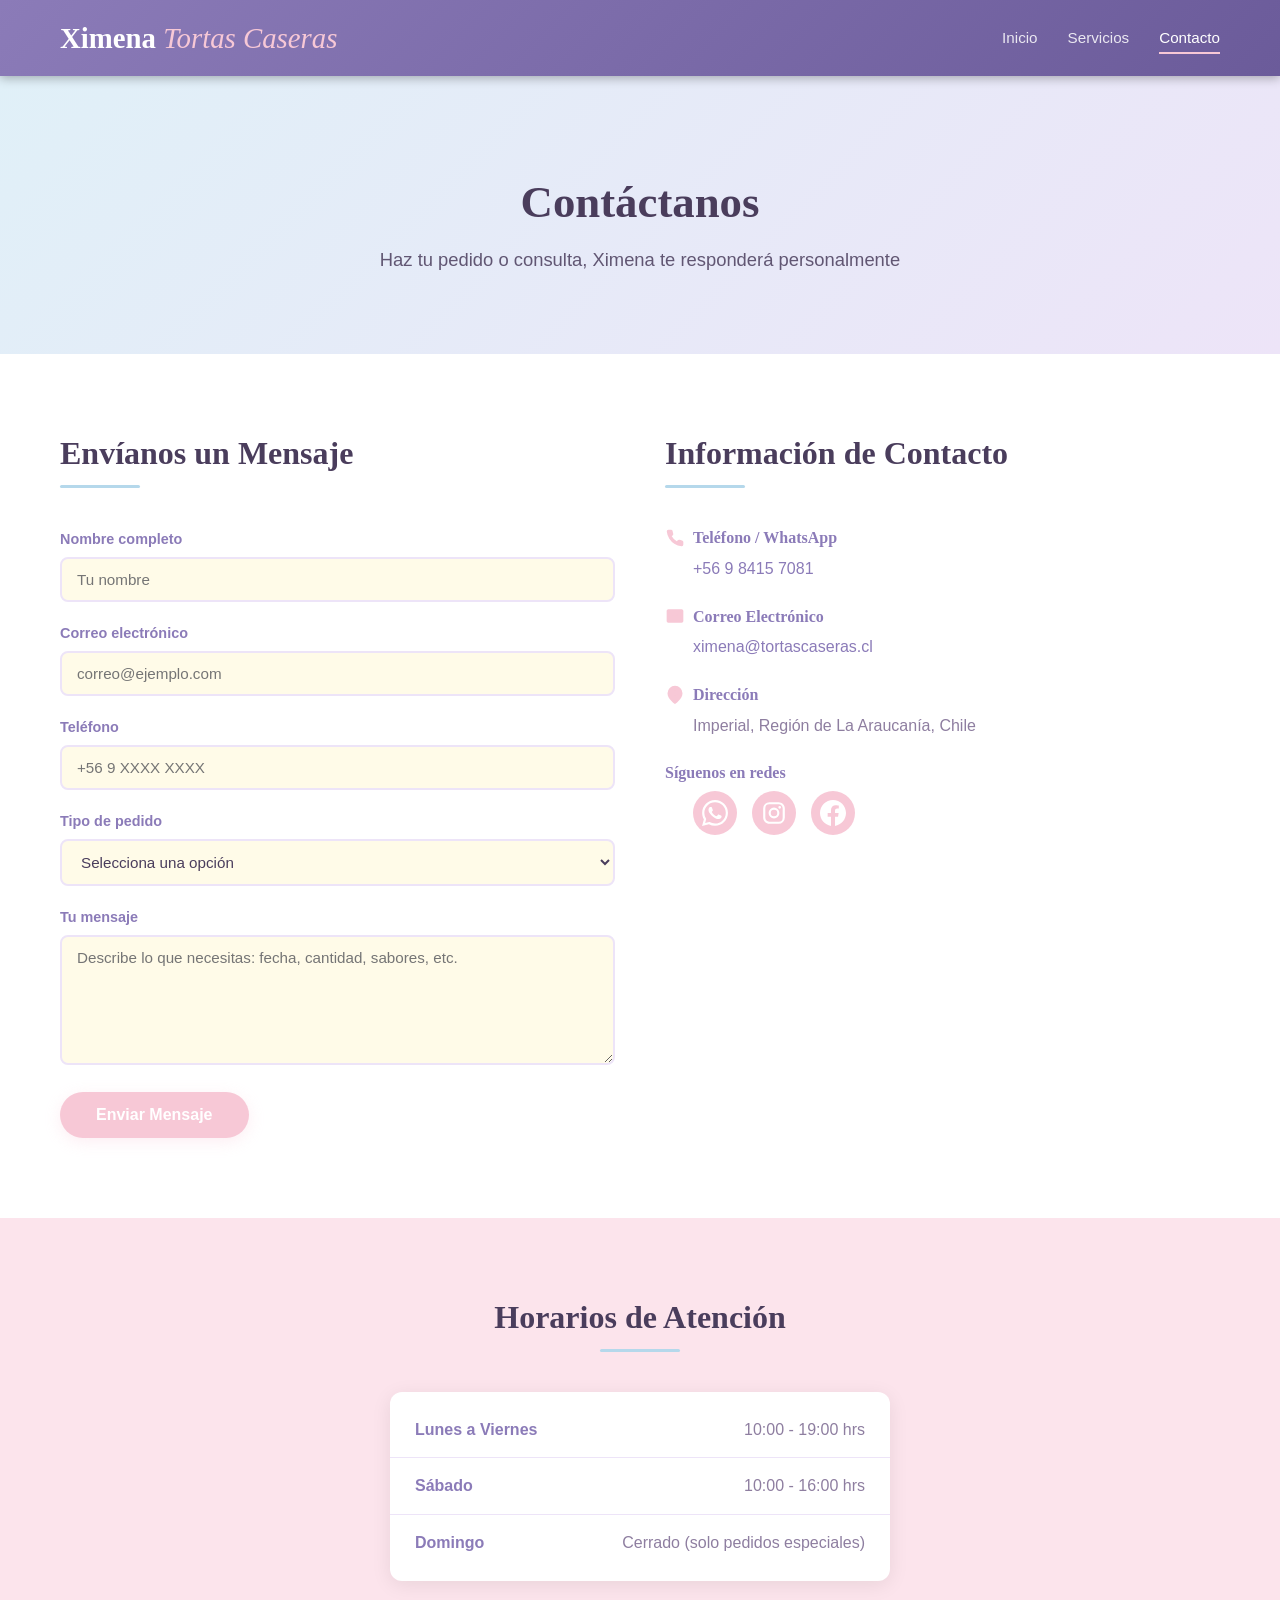
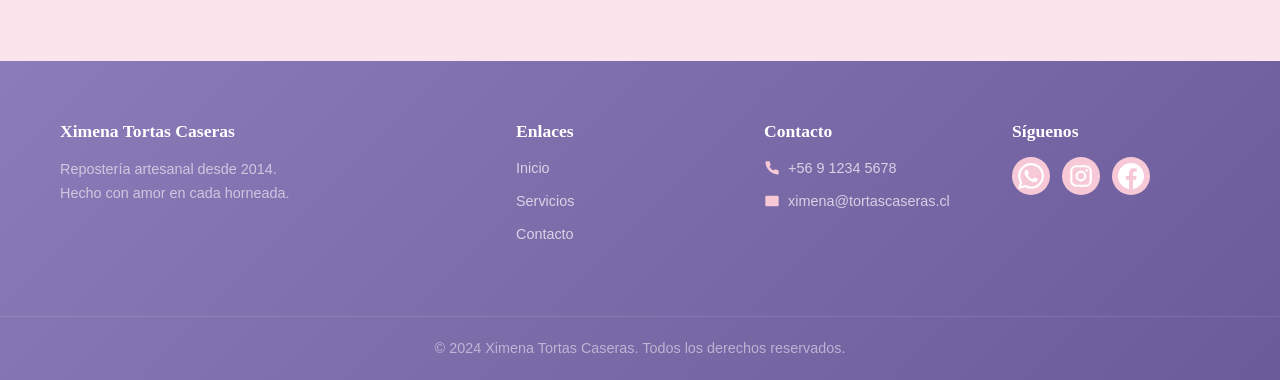
==== contacto.html @ b2a4b8de "inicial" ====
<!DOCTYPE html>
<html lang="es">
<head>
    <meta charset="UTF-8">
    <meta name="viewport" content="width=device-width, initial-scale=1.0">
    <meta name="description" content="Contacta con Ximena Tortas Caseras. Haz tu pedido de tortas artesanales en Imperial y Carahue.">
    <title>Ximena Tortas Caseras | Contacto</title>
    <link rel="stylesheet" href="css/style.css">
</head>
<body>
    <header>
        <div class="header-container">
            <a href="index.html" class="logo">Ximena <span>Tortas Caseras</span></a>
            <button class="menu-toggle" aria-label="Abrir menú">
                <span></span><span></span><span></span>
            </button>
            <nav>
                <ul class="nav-menu">
                    <li><a href="index.html">Inicio</a></li>
                    <li><a href="servicios.html">Servicios</a></li>
                    <li><a href="contacto.html" class="active">Contacto</a></li>
                </ul>
            </nav>
        </div>
    </header>

    <main>
        <section class="page-hero">
            <div class="container">
                <h1>Contáctanos</h1>
                <p>Haz tu pedido o consulta, Ximena te responderá personalmente</p>
            </div>
        </section>

        <section class="contacto-grid-section">
            <div class="container contacto-grid">
                <div class="contacto-formulario">
                    <h2>Envíanos un Mensaje</h2>
                    <form action="#" method="POST">
                        <div class="form-group">
                            <label for="nombre">Nombre completo</label>
                            <input type="text" id="nombre" name="nombre" required placeholder="Tu nombre">
                        </div>
                        <div class="form-group">
                            <label for="email">Correo electrónico</label>
                            <input type="email" id="email" name="email" required placeholder="correo@ejemplo.com">
                        </div>
                        <div class="form-group">
                            <label for="telefono">Teléfono</label>
                            <input type="tel" id="telefono" name="telefono" placeholder="+56 9 XXXX XXXX">
                        </div>
                        <div class="form-group">
                            <label for="tipo-pedido">Tipo de pedido</label>
                            <select id="tipo-pedido" name="tipo-pedido">
                                <option value="">Selecciona una opción</option>
                                <option value="torta">Torta</option>
                                <option value="cupcakes">Cupcakes</option>
                                <option value="alfajores">Alfajores</option>
                                <option value="kuchen">Kuchen</option>
                                <option value="galletas">Galletas</option>
                                <option value="postre">Postre variado</option>
                                <option value="otro">Otro</option>
                            </select>
                        </div>
                        <div class="form-group">
                            <label for="mensaje">Tu mensaje</label>
                            <textarea id="mensaje" name="mensaje" rows="6" required placeholder="Describe lo que necesitas: fecha, cantidad, sabores, etc."></textarea>
                        </div>
                        <button type="submit" class="btn">Enviar Mensaje</button>
                    </form>
                </div>
                <div class="contacto-info">
                    <h2>Información de Contacto</h2>
                    <div class="info-bloque">
                        <h3>
                            <svg viewBox="0 0 24 24" width="20" height="20" fill="currentColor"><path d="M22 16.92v3a2 2 0 01-2.18 2 19.79 19.79 0 01-8.63-3.07 19.5 19.5 0 01-6-6 19.79 19.79 0 01-3.07-8.67A2 2 0 014.11 2h3a2 2 0 012 1.72 12.84 12.84 0 00.7 2.81 2 2 0 01-.45 2.11L8.09 9.91a16 16 0 006 6l1.27-1.27a2 2 0 012.11-.45 12.84 12.84 0 002.81.7A2 2 0 0122 16.92z"/></svg>
                            Teléfono / WhatsApp
                        </h3>
                        <p><a href="tel:+56984157081">+56 9 8415 7081</a></p>
                    </div>
                    <div class="info-bloque">
                        <h3>
                            <svg viewBox="0 0 24 24" width="20" height="20" fill="currentColor"><path d="M4 4h16c1.1 0 2 .9 2 2v12c0 1.1-.9 2-2 2H4c-1.1 0-2-.9-2-2V6c0-1.1.9-2 2-2z"/><polyline points="22,6 12,13 2,6"/></svg>
                            Correo Electrónico
                        </h3>
                        <p><a href="mailto:ximena@tortascaseras.cl">ximena@tortascaseras.cl</a></p>
                    </div>
                    <div class="info-bloque">
                        <h3>
                            <svg viewBox="0 0 24 24" width="20" height="20" fill="currentColor"><path d="M21 10c0 7-9 13-9 13s-9-6-9-13a9 9 0 0118 0z"/><circle cx="12" cy="10" r="3"/></svg>
                            Dirección
                        </h3>
                        <p>Imperial, Región de La Araucanía, Chile</p>
                    </div>
                    <div class="info-bloque redes-bloque">
                        <h3>Síguenos en redes</h3>
                        <ul class="redes-lista">
                            <li><a href="https://wa.me/+56984157081" target="_blank" rel="noopener noreferrer" aria-label="WhatsApp">
                                <svg viewBox="0 0 24 24" width="26" height="26" fill="currentColor"><path d="M17.472 14.382c-.297-.149-1.758-.867-2.03-.967-.273-.099-.471-.148-.67.15-.197.297-.767.966-.94 1.164-.173.199-.347.223-.644.075-.297-.15-1.255-.463-2.39-1.475-.883-.788-1.48-1.761-1.653-2.059-.173-.297-.018-.458.13-.606.134-.133.298-.347.446-.52.149-.174.198-.298.298-.497.099-.198.05-.371-.025-.52-.075-.149-.669-1.612-.916-2.207-.242-.579-.487-.5-.669-.51-.173-.008-.371-.01-.57-.01-.198 0-.52.074-.792.372-.272.297-1.04 1.016-1.04 2.479 0 1.462 1.065 2.875 1.213 3.074.149.198 2.096 3.2 5.077 4.487.709.306 1.262.489 1.694.625.712.227 1.36.195 1.871.118.571-.085 1.758-.719 2.006-1.413.248-.694.248-1.289.173-1.413-.074-.124-.272-.198-.57-.347m-5.421 7.403h-.004a9.87 9.87 0 01-5.031-1.378l-.361-.214-3.741.982.998-3.648-.235-.374a9.86 9.86 0 01-1.51-5.26c.001-5.45 4.436-9.884 9.888-9.884 2.64 0 5.122 1.03 6.988 2.898a9.825 9.825 0 012.893 6.994c-.003 5.45-4.437 9.884-9.885 9.884m8.413-18.297A11.815 11.815 0 0012.05 0C5.495 0 .16 5.335.157 11.892c0 2.096.547 4.142 1.588 5.945L.057 24l6.305-1.654a11.882 11.882 0 005.683 1.448h.005c6.554 0 11.89-5.335 11.893-11.893a11.821 11.821 0 00-3.48-8.413z"/></svg>
                            </a></li>
                            <li><a href="https://www.instagram.com" target="_blank" rel="noopener noreferrer" aria-label="Instagram">
                                <svg viewBox="0 0 24 24" width="26" height="26" fill="currentColor"><path d="M7.8 2h8.4C19.4 2 22 4.6 22 7.8v8.4a5.8 5.8 0 01-5.8 5.8H7.8C4.6 22 2 19.4 2 16.2V7.8A5.8 5.8 0 017.8 2m-.2 2A3.6 3.6 0 004 7.6v8.8C4 18.39 5.61 20 7.6 20h8.8a3.6 3.6 0 003.6-3.6V7.6C20 5.61 18.39 4 16.4 4H7.6m9.65 1.5a1.25 1.25 0 011.25 1.25A1.25 1.25 0 0117.25 8 1.25 1.25 0 0116 6.75a1.25 1.25 0 011.25-1.25M12 7a5 5 0 015 5 5 5 0 01-5 5 5 5 0 01-5-5 5 5 0 015-5m0 2a3 3 0 00-3 3 3 3 0 003 3 3 3 0 003-3 3 3 0 00-3-3z"/></svg>
                            </a></li>
                            <li><a href="https://www.facebook.com/share/1Dnt6eVK1t/" target="_blank" rel="noopener noreferrer" aria-label="Facebook">
                                <svg viewBox="0 0 24 24" width="26" height="26" fill="currentColor"><path d="M24 12.073c0-6.627-5.373-12-12-12s-12 5.373-12 12c0 5.99 4.388 10.954 10.125 11.854v-8.385H7.078v-3.47h3.047V9.43c0-3.007 1.792-4.669 4.533-4.669 1.312 0 2.686.235 2.686.235v2.953H15.83c-1.491 0-1.956.925-1.956 1.874v2.25h3.328l-.532 3.47h-2.796v8.385C19.612 23.027 24 18.062 24 12.073z"/></svg>
                            </a></li>
                        </ul>
                    </div>
                </div>
            </div>
        </section>

        <section class="horarios">
            <div class="container">
                <h2>Horarios de Atención</h2>
                <div class="horarios-tabla">
                    <div class="horario-fila">
                        <span class="horario-dia">Lunes a Viernes</span>
                        <span class="horario-hora">10:00 - 19:00 hrs</span>
                    </div>
                    <div class="horario-fila">
                        <span class="horario-dia">Sábado</span>
                        <span class="horario-hora">10:00 - 16:00 hrs</span>
                    </div>
                    <div class="horario-fila">
                        <span class="horario-dia">Domingo</span>
                        <span class="horario-hora">Cerrado (solo pedidos especiales)</span>
                    </div>
                </div>
            </div>
        </section>
    </main>

    <footer>
        <div class="container footer-grid">
            <div class="footer-info">
                <h3>Ximena Tortas Caseras</h3>
                <p>Repostería artesanal desde 2014.<br>Hecho con amor en cada horneada.</p>
            </div>
            <div class="footer-links">
                <h3>Enlaces</h3>
                <ul>
                    <li><a href="index.html">Inicio</a></li>
                    <li><a href="servicios.html">Servicios</a></li>
                    <li><a href="contacto.html">Contacto</a></li>
                </ul>
            </div>
            <div class="footer-contacto">
                <h3>Contacto</h3>
                <ul>
                    <li>
                        <svg viewBox="0 0 24 24" width="16" height="16" fill="currentColor"><path d="M22 16.92v3a2 2 0 01-2.18 2 19.79 19.79 0 01-8.63-3.07 19.5 19.5 0 01-6-6 19.79 19.79 0 01-3.07-8.67A2 2 0 014.11 2h3a2 2 0 012 1.72 12.84 12.84 0 00.7 2.81 2 2 0 01-.45 2.11L8.09 9.91a16 16 0 006 6l1.27-1.27a2 2 0 012.11-.45 12.84 12.84 0 002.81.7A2 2 0 0122 16.92z"/></svg>
                        <a href="tel:+56912345678">+56 9 1234 5678</a>
                    </li>
                    <li>
                        <svg viewBox="0 0 24 24" width="16" height="16" fill="currentColor"><path d="M4 4h16c1.1 0 2 .9 2 2v12c0 1.1-.9 2-2 2H4c-1.1 0-2-.9-2-2V6c0-1.1.9-2 2-2z"/><polyline points="22,6 12,13 2,6"/></svg>
                        <a href="mailto:ximena@tortascaseras.cl">ximena@tortascaseras.cl</a>
                    </li>
                </ul>
            </div>
            <div class="footer-redes">
                <h3>Síguenos</h3>
                <ul class="redes-lista">
                    <li><a href="https://wa.me/+569 " target="_blank" rel="noopener noreferrer" aria-label="WhatsApp">
                        <svg viewBox="0 0 24 24" width="26" height="26" fill="currentColor"><path d="M17.472 14.382c-.297-.149-1.758-.867-2.03-.967-.273-.099-.471-.148-.67.15-.197.297-.767.966-.94 1.164-.173.199-.347.223-.644.075-.297-.15-1.255-.463-2.39-1.475-.883-.788-1.48-1.761-1.653-2.059-.173-.297-.018-.458.13-.606.134-.133.298-.347.446-.52.149-.174.198-.298.298-.497.099-.198.05-.371-.025-.52-.075-.149-.669-1.612-.916-2.207-.242-.579-.487-.5-.669-.51-.173-.008-.371-.01-.57-.01-.198 0-.52.074-.792.372-.272.297-1.04 1.016-1.04 2.479 0 1.462 1.065 2.875 1.213 3.074.149.198 2.096 3.2 5.077 4.487.709.306 1.262.489 1.694.625.712.227 1.36.195 1.871.118.571-.085 1.758-.719 2.006-1.413.248-.694.248-1.289.173-1.413-.074-.124-.272-.198-.57-.347m-5.421 7.403h-.004a9.87 9.87 0 01-5.031-1.378l-.361-.214-3.741.982.998-3.648-.235-.374a9.86 9.86 0 01-1.51-5.26c.001-5.45 4.436-9.884 9.888-9.884 2.64 0 5.122 1.03 6.988 2.898a9.825 9.825 0 012.893 6.994c-.003 5.45-4.437 9.884-9.885 9.884m8.413-18.297A11.815 11.815 0 0012.05 0C5.495 0 .16 5.335.157 11.892c0 2.096.547 4.142 1.588 5.945L.057 24l6.305-1.654a11.882 11.882 0 005.683 1.448h.005c6.554 0 11.89-5.335 11.893-11.893a11.821 11.821 0 00-3.48-8.413z"/></svg>
                    </a></li>
                    <li><a href="https://www.instagram.com" target="_blank" rel="noopener noreferrer" aria-label="Instagram">
                        <svg viewBox="0 0 24 24" width="26" height="26" fill="currentColor"><path d="M7.8 2h8.4C19.4 2 22 4.6 22 7.8v8.4a5.8 5.8 0 01-5.8 5.8H7.8C4.6 22 2 19.4 2 16.2V7.8A5.8 5.8 0 017.8 2m-.2 2A3.6 3.6 0 004 7.6v8.8C4 18.39 5.61 20 7.6 20h8.8a3.6 3.6 0 003.6-3.6V7.6C20 5.61 18.39 4 16.4 4H7.6m9.65 1.5a1.25 1.25 0 011.25 1.25A1.25 1.25 0 0117.25 8 1.25 1.25 0 0116 6.75a1.25 1.25 0 011.25-1.25M12 7a5 5 0 015 5 5 5 0 01-5 5 5 5 0 01-5-5 5 5 0 015-5m0 2a3 3 0 00-3 3 3 3 0 003 3 3 3 0 003-3 3 3 0 00-3-3z"/></svg>
                    </a></li>
                    <li><a href="https://www.facebook.com" target="_blank" rel="noopener noreferrer" aria-label="Facebook">
                        <svg viewBox="0 0 24 24" width="26" height="26" fill="currentColor"><path d="M24 12.073c0-6.627-5.373-12-12-12s-12 5.373-12 12c0 5.99 4.388 10.954 10.125 11.854v-8.385H7.078v-3.47h3.047V9.43c0-3.007 1.792-4.669 4.533-4.669 1.312 0 2.686.235 2.686.235v2.953H15.83c-1.491 0-1.956.925-1.956 1.874v2.25h3.328l-.532 3.47h-2.796v8.385C19.612 23.027 24 18.062 24 12.073z"/></svg>
                    </a></li>
                </ul>
            </div>
        </div>
        <div class="footer-bottom">
            <p>&copy; 2024 Ximena Tortas Caseras. Todos los derechos reservados.</p>
        </div>
    </footer>

    <script src="js/menu.js"></script>
</body>
</html>
---- css/style.css ----
*,
*::before,
*::after {
    margin: 0;
    padding: 0;
    box-sizing: border-box;
}

:root {
    --rosado: #F7C8D6;
    --rosado-claro: #FCE4EC;
    --rosado-hover: #E8A0B4;
    --amarillo: #FFF5D6;
    --amarillo-claro: #FFFBE8;
    --celeste: #B5D8EB;
    --celeste-claro: #E0F0F8;
    --morado: #D4C4F0;
    --morado-claro: #EDE4F8;
    --morado-oscuro: #8B7BB8;
    --morado-muy-oscuro: #6B5B9A;
    --color-primario: var(--rosado);
    --color-primario-hover: var(--rosado-hover);
    --color-texto: #4A3D5C;
    --color-texto-claro: #8E7EA0;
    --color-fondo-header: var(--morado-oscuro);
    --color-fondo-footer: var(--morado-muy-oscuro);
    --color-blanco: #FFFFFF;
    --color-sombra: rgba(0, 0, 0, 0.08);
    --border-radius: 12px;
    --max-width: 1200px;
    --transition: 0.3s ease;
}

html {
    scroll-behavior: smooth;
}

body {
    font-family: 'Segoe UI', Tahoma, Geneva, Verdana, sans-serif;
    color: var(--color-texto);
    background: linear-gradient(180deg, var(--amarillo-claro) 0%, var(--rosado-claro) 50%, var(--celeste-claro) 100%);
    background-attachment: fixed;
    line-height: 1.6;
    min-height: 100vh;
    display: flex;
    flex-direction: column;
}

img {
    max-width: 100%;
    height: auto;
    display: block;
}

a {
    color: var(--morado-oscuro);
    text-decoration: none;
    transition: color var(--transition);
}

a:hover {
    color: var(--rosado);
}

.container {
    width: 100%;
    max-width: var(--max-width);
    margin: 0 auto;
    padding: 0 20px;
}

.btn {
    display: inline-block;
    background: var(--rosado);
    color: var(--color-blanco);
    padding: 14px 36px;
    border: none;
    border-radius: 50px;
    font-size: 1rem;
    font-weight: 600;
    cursor: pointer;
    transition: background-color var(--transition), transform var(--transition);
    text-align: center;
    box-shadow: 0 4px 15px rgba(247, 200, 214, 0.3);
}

.btn:hover {
    background: var(--rosado-hover);
    transform: translateY(-2px);
    color: var(--color-blanco);
}

.btn-light {
    background: var(--color-blanco);
    color: var(--morado-oscuro);
    box-shadow: 0 4px 15px rgba(0, 0, 0, 0.1);
}

.btn-light:hover {
    background: var(--morado-claro);
    color: var(--morado-oscuro);
}

h1, h2, h3, h4 {
    font-family: Georgia, 'Times New Roman', Times, serif;
    line-height: 1.2;
}

h2 {
    font-size: 2rem;
    text-align: center;
    margin-bottom: 40px;
    color: var(--color-texto);
    position: relative;
}

h2::after {
    content: '';
    display: block;
    width: 80px;
    height: 3px;
    background: var(--celeste);
    margin: 12px auto 0;
    border-radius: 2px;
}

section {
    padding: 80px 0;
}

header {
    background: linear-gradient(135deg, var(--morado-oscuro), #6B5B9A);
    padding: 15px 0;
    position: sticky;
    top: 0;
    z-index: 1000;
    box-shadow: 0 2px 10px rgba(0, 0, 0, 0.3);
}

.header-container {
    max-width: var(--max-width);
    margin: 0 auto;
    padding: 0 20px;
    display: flex;
    justify-content: space-between;
    align-items: center;
}

.logo {
    font-family: Georgia, serif;
    font-size: 1.8rem;
    color: var(--color-blanco);
    font-weight: bold;
}

.logo span {
    color: var(--rosado);
    font-style: italic;
    font-weight: normal;
}

.logo:hover {
    color: var(--color-blanco);
}

.nav-menu {
    list-style: none;
    display: flex;
    gap: 30px;
}

.nav-menu a {
    color: rgba(255, 255, 255, 0.85);
    font-size: 0.95rem;
    font-weight: 500;
    padding: 8px 0;
    position: relative;
    transition: color var(--transition);
}

.nav-menu a::after {
    content: '';
    position: absolute;
    bottom: 0;
    left: 0;
    width: 0;
    height: 2px;
    background: var(--rosado);
    transition: width var(--transition);
}

.nav-menu a:hover,
.nav-menu a.active {
    color: var(--color-blanco);
}

.nav-menu a:hover::after,
.nav-menu a.active::after {
    width: 100%;
}

.menu-toggle {
    display: none;
    background: none;
    border: none;
    cursor: pointer;
    padding: 5px;
}

.menu-toggle span {
    display: block;
    width: 25px;
    height: 2px;
    background-color: var(--color-blanco);
    margin: 5px 0;
    transition: var(--transition);
    border-radius: 2px;
}

.hero {
    background: linear-gradient(135deg, rgba(247, 200, 214, 0.9), rgba(255, 245, 214, 0.7)),
                url('https://images.unsplash.com/photo-1578985545062-69928b1d9587?w=1920&q=80') center/cover no-repeat;
    min-height: 85vh;
    display: flex;
    align-items: center;
    justify-content: center;
    text-align: center;
    color: var(--color-texto);
}

.hero-content {
    max-width: 700px;
    padding: 0 20px;
}

.hero-content h1 {
    font-size: 3.5rem;
    margin-bottom: 20px;
    text-shadow: 2px 2px 4px rgba(0, 0, 0, 0.1);
}

.hero-content p {
    font-size: 1.3rem;
    margin-bottom: 35px;
    opacity: 0.85;
}

.historia {
    background: linear-gradient(135deg, var(--amarillo-claro), var(--rosado-claro));
}

.historia-grid {
    display: grid;
    grid-template-columns: 1fr 1fr;
    gap: 50px;
    align-items: center;
}

.historia-texto p {
    margin-bottom: 18px;
    font-size: 1.05rem;
    color: var(--color-texto-claro);
}

.historia-texto .firma {
    font-family: Georgia, serif;
    font-style: italic;
    color: var(--morado-oscuro);
    margin-top: 10px;
}

.historia-imagen img {
    border-radius: var(--border-radius);
    box-shadow: 0 8px 30px var(--color-sombra);
    width: 100%;
    border: 4px solid var(--celeste-claro);
}

.destacados {
    background: var(--color-blanco);
}

.grid-destacados,
.grid-catalogo {
    display: grid;
    grid-template-columns: repeat(auto-fit, minmax(250px, 1fr));
    gap: 30px;
}

.card {
    background: var(--color-blanco);
    border-radius: var(--border-radius);
    overflow: hidden;
    box-shadow: 0 4px 20px var(--color-sombra);
    transition: transform var(--transition), box-shadow var(--transition);
    border-bottom: 4px solid var(--celeste);
}

.card:hover {
    transform: translateY(-5px);
    box-shadow: 0 8px 30px rgba(0, 0, 0, 0.12);
    border-bottom-color: var(--rosado);
}

.card img {
    width: 100%;
    height: 220px;
    object-fit: cover;
}

.card-body {
    padding: 20px;
}

.card-body h3 {
    font-size: 1.2rem;
    margin-bottom: 8px;
    color: var(--morado-oscuro);
}

.card-body p {
    font-size: 0.95rem;
    color: var(--color-texto-claro);
}

.testimonios {
    background: var(--morado-claro);
}

.grid-testimonios {
    display: grid;
    grid-template-columns: repeat(auto-fit, minmax(280px, 1fr));
    gap: 30px;
}

.grid-testimonios blockquote {
    background: var(--color-blanco);
    padding: 30px;
    border-radius: var(--border-radius);
    box-shadow: 0 4px 15px var(--color-sombra);
    position: relative;
    border-left: 4px solid var(--rosado);
}

.grid-testimonios blockquote::before {
    content: '\201C';
    font-size: 4rem;
    color: var(--rosado);
    position: absolute;
    top: 10px;
    left: 20px;
    opacity: 0.3;
    font-family: Georgia, serif;
    line-height: 1;
}

.grid-testimonios blockquote p {
    font-style: italic;
    font-size: 1.05rem;
    margin-bottom: 15px;
    padding-top: 15px;
}

.grid-testimonios blockquote cite {
    font-style: normal;
    font-weight: 600;
    color: var(--morado-oscuro);
    font-size: 0.9rem;
}

.cta {
    background: linear-gradient(135deg, var(--rosado), var(--amarillo));
    text-align: center;
    color: var(--color-texto);
}

.cta h2 {
    color: var(--color-texto);
}

.cta h2::after {
    background: var(--color-blanco);
}

.cta p {
    font-size: 1.1rem;
    margin-bottom: 30px;
    opacity: 0.85;
}

.page-hero {
    background: linear-gradient(135deg, var(--celeste-claro), var(--morado-claro));
    text-align: center;
    padding: 100px 0 80px;
    color: var(--color-texto);
}

.page-hero h1 {
    font-size: 2.8rem;
    margin-bottom: 15px;
}

.page-hero p {
    font-size: 1.15rem;
    opacity: 0.85;
}

.como-pedir {
    background: var(--amarillo-claro);
}

.pasos-lista {
    list-style: none;
    max-width: 700px;
    margin: 0 auto;
}

.pasos-lista li {
    display: flex;
    gap: 20px;
    margin-bottom: 30px;
    align-items: flex-start;
}

.paso-num {
    display: flex;
    align-items: center;
    justify-content: center;
    width: 50px;
    height: 50px;
    background: var(--celeste);
    color: var(--color-blanco);
    font-size: 1.3rem;
    font-weight: bold;
    border-radius: 50%;
    flex-shrink: 0;
}

.pasos-lista h3 {
    font-size: 1.1rem;
    margin-bottom: 5px;
    color: var(--morado-oscuro);
}

.pasos-lista p {
    color: var(--color-texto-claro);
}

.catalogo {
    background: var(--amarillo-claro);
}

.cobertura {
    background: var(--amarillo-claro);
    text-align: center;
}

.zonas-lista {
    list-style: none;
    display: flex;
    flex-wrap: wrap;
    justify-content: center;
    gap: 15px;
    margin-top: 25px;
}

.zonas-lista li {
    background: var(--color-blanco);
    padding: 12px 25px;
    border-radius: 50px;
    font-weight: 500;
    color: var(--color-texto);
    box-shadow: 0 2px 10px var(--color-sombra);
    border: 2px solid var(--morado-claro);
}

.contacto-grid-section {
    background: var(--color-blanco);
}

.contacto-grid {
    display: grid;
    grid-template-columns: 1fr 1fr;
    gap: 50px;
}

.contacto-formulario h2,
.contacto-info h2 {
    text-align: left;
}

.contacto-formulario h2::after,
.contacto-info h2::after {
    margin: 12px 0 0;
}

.form-group {
    margin-bottom: 20px;
}

.form-group label {
    display: block;
    font-weight: 600;
    margin-bottom: 6px;
    font-size: 0.9rem;
    color: var(--morado-oscuro);
}

.form-group input,
.form-group select,
.form-group textarea {
    width: 100%;
    padding: 12px 15px;
    border: 2px solid var(--morado-claro);
    border-radius: 8px;
    font-family: inherit;
    font-size: 0.95rem;
    transition: border-color var(--transition);
    background: var(--amarillo-claro);
    color: var(--color-texto);
}

.form-group input:focus,
.form-group select:focus,
.form-group textarea:focus {
    outline: none;
    border-color: var(--rosado);
    box-shadow: 0 0 0 3px rgba(247, 200, 214, 0.2);
}

.form-group textarea {
    resize: vertical;
}

.info-bloque {
    margin-bottom: 25px;
}

.info-bloque h3 {
    font-size: 1rem;
    display: flex;
    align-items: center;
    gap: 8px;
    color: var(--morado-oscuro);
    margin-bottom: 8px;
}

.info-bloque h3 svg {
    color: var(--rosado);
}

.info-bloque p {
    color: var(--color-texto-claro);
    padding-left: 28px;
}

.redes-bloque .redes-lista {
    justify-content: flex-start;
    padding-left: 28px;
}

.redes-lista {
    list-style: none;
    display: flex;
    gap: 15px;
}

.redes-lista a {
    display: flex;
    align-items: center;
    justify-content: center;
    width: 44px;
    height: 44px;
    background: var(--rosado);
    color: var(--color-blanco);
    border-radius: 50%;
    transition: transform var(--transition), box-shadow var(--transition);
}

.redes-lista a:hover {
    transform: scale(1.15);
    color: var(--color-blanco);
    box-shadow: 0 4px 15px rgba(247, 200, 214, 0.4);
}

.horarios {
    background: var(--rosado-claro);
    text-align: center;
}

.horarios-tabla {
    max-width: 500px;
    margin: 0 auto;
    background: var(--color-blanco);
    border-radius: var(--border-radius);
    padding: 10px 0;
    box-shadow: 0 4px 20px var(--color-sombra);
}

.horario-fila {
    display: flex;
    justify-content: space-between;
    padding: 15px 25px;
    border-bottom: 1px solid var(--morado-claro);
    font-size: 1rem;
}

.horario-fila:last-child {
    border-bottom: none;
}

.horario-dia {
    font-weight: 600;
    color: var(--morado-oscuro);
}

.horario-hora {
    color: var(--color-texto-claro);
}

footer {
    background: linear-gradient(135deg, var(--morado-oscuro), var(--morado-muy-oscuro));
    color: rgba(255, 255, 255, 0.9);
    margin-top: auto;
}

.footer-grid {
    display: grid;
    grid-template-columns: 2fr 1fr 1fr 1fr;
    gap: 40px;
    padding: 60px 20px;
}

footer h3 {
    font-family: Georgia, serif;
    font-size: 1.1rem;
    margin-bottom: 15px;
    color: var(--color-blanco);
}

footer p,
footer li {
    font-size: 0.9rem;
}

footer ul {
    list-style: none;
}

footer li {
    margin-bottom: 10px;
}

footer a {
    color: rgba(255, 255, 255, 0.7);
}

footer a:hover {
    color: var(--rosado);
}

.footer-info p {
    color: rgba(255, 255, 255, 0.6);
    line-height: 1.7;
}

.footer-contacto li {
    display: flex;
    align-items: center;
    gap: 8px;
}

.footer-contacto svg {
    flex-shrink: 0;
    color: var(--rosado);
}

.footer-redes .redes-lista {
    gap: 12px;
}

.footer-redes .redes-lista a {
    width: 38px;
    height: 38px;
}

.footer-bottom {
    border-top: 1px solid rgba(255, 255, 255, 0.1);
    text-align: center;
    padding: 20px;
    font-size: 0.85rem;
    color: rgba(255, 255, 255, 0.5);
}

@media (max-width: 1024px) {
    .footer-grid {
        grid-template-columns: 1fr 1fr;
    }

    .contacto-grid {
        grid-template-columns: 1fr;
    }
}

@media (max-width: 768px) {
    .menu-toggle {
        display: block;
    }

    .nav-menu {
        display: none;
        flex-direction: column;
        position: absolute;
        top: 100%;
        left: 0;
        right: 0;
        background: var(--morado-oscuro);
        padding: 20px;
        gap: 15px;
        box-shadow: 0 4px 10px rgba(0, 0, 0, 0.3);
    }

    .nav-menu.open {
        display: flex;
    }

    .hero-content h1 {
        font-size: 2.2rem;
    }

    .hero-content p {
        font-size: 1.05rem;
    }

    .historia-grid {
        grid-template-columns: 1fr;
        gap: 30px;
    }

    .historia-imagen {
        order: -1;
    }

    h2 {
        font-size: 1.6rem;
    }

    .page-hero h1 {
        font-size: 2rem;
    }

    section {
        padding: 50px 0;
    }

    .footer-grid {
        grid-template-columns: 1fr;
        text-align: center;
    }

    .footer-redes .redes-lista {
        justify-content: center;
    }

    .footer-contacto li {
        justify-content: center;
    }

    .horario-fila {
        flex-direction: column;
        gap: 5px;
        text-align: center;
    }
}

@media (max-width: 480px) {
    .hero-content h1 {
        font-size: 1.8rem;
    }

    .hero {
        min-height: 70vh;
    }

    .grid-destacados,
    .grid-catalogo {
        grid-template-columns: 1fr;
    }
}
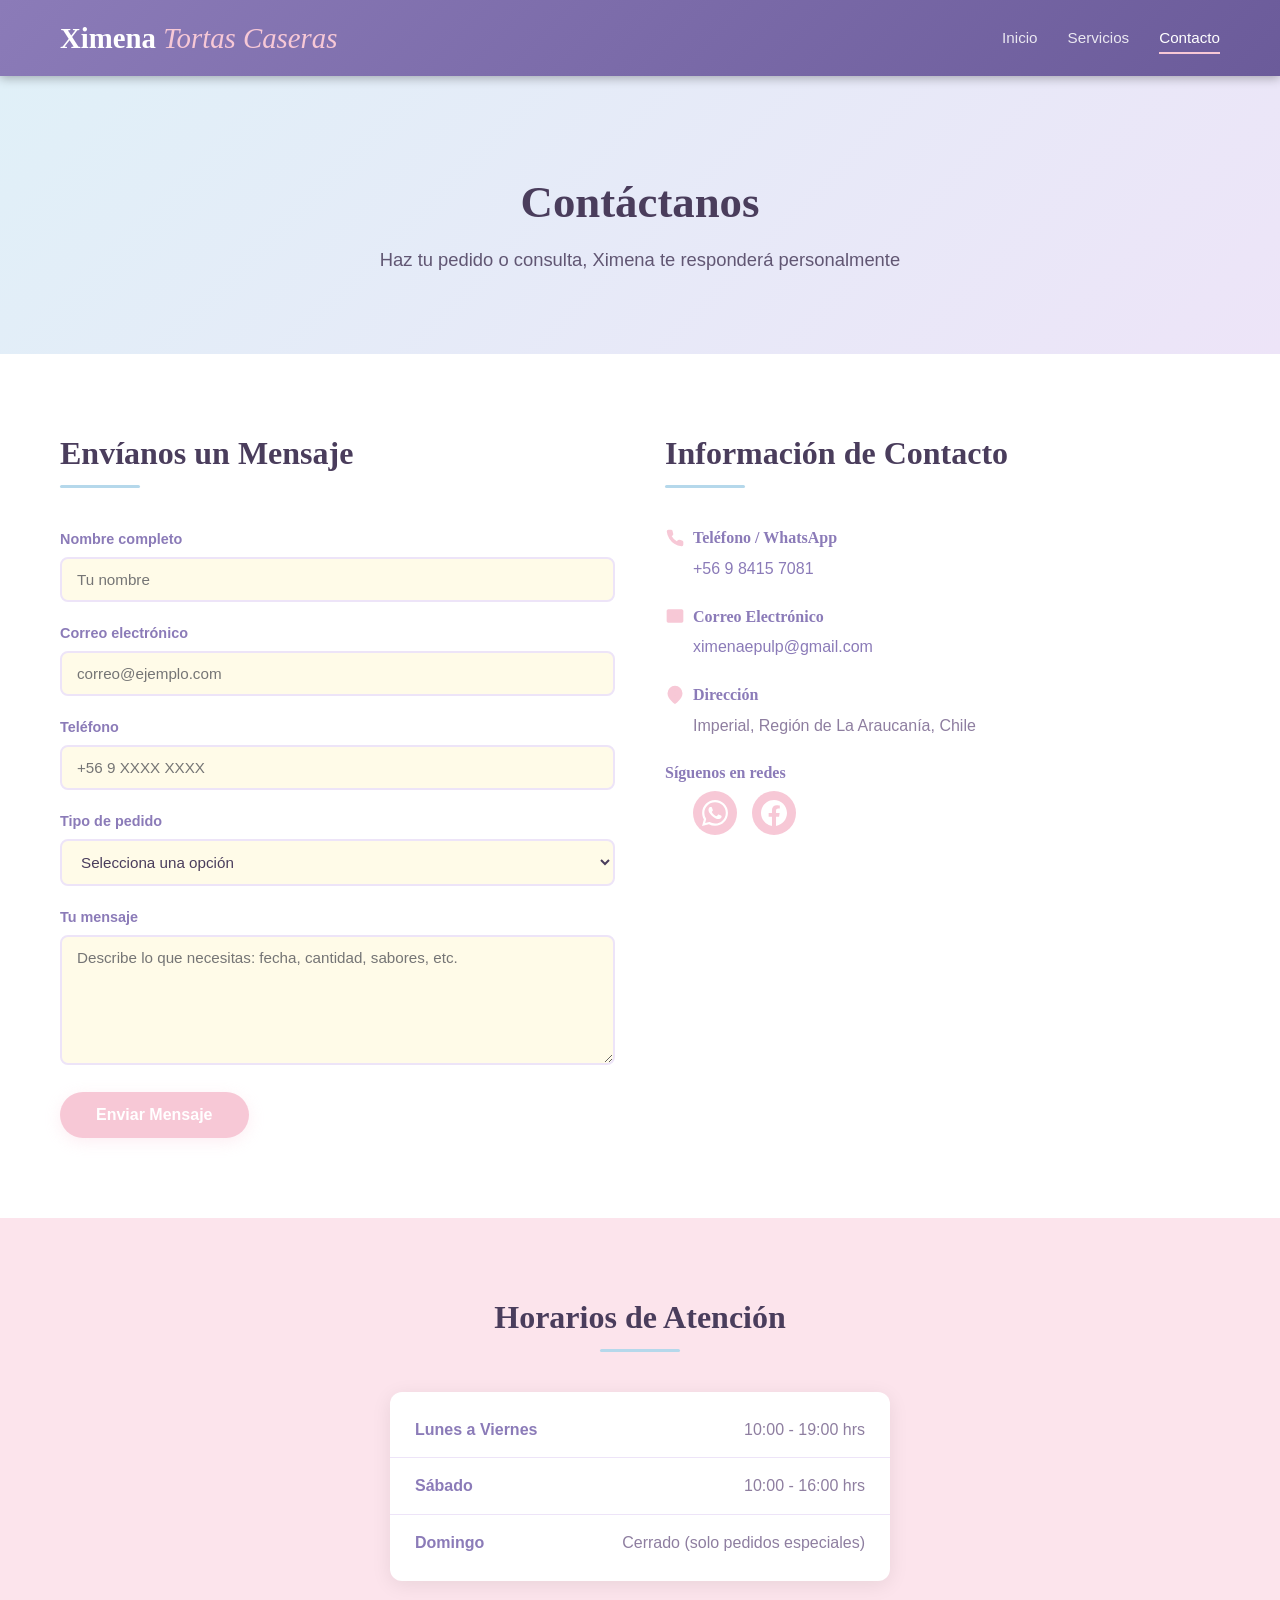
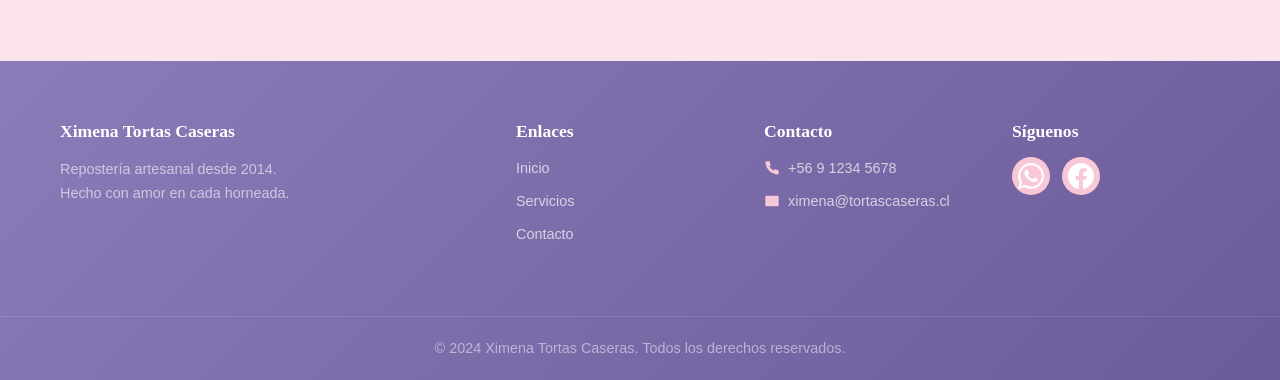
==== commit b4d2f236: "Update contact information and enhance website styling - Changed email address from ximena@tortascas" ====
--- a/contacto.html
+++ b/contacto.html
@@ -83,7 +83,7 @@
                             <svg viewBox="0 0 24 24" width="20" height="20" fill="currentColor"><path d="M4 4h16c1.1 0 2 .9 2 2v12c0 1.1-.9 2-2 2H4c-1.1 0-2-.9-2-2V6c0-1.1.9-2 2-2z"/><polyline points="22,6 12,13 2,6"/></svg>
                             Correo Electrónico
                         </h3>
-                        <p><a href="mailto:ximena@tortascaseras.cl">ximena@tortascaseras.cl</a></p>
+                        <p><a href="mailto:ximenaepulp@gmail.com">ximenaepulp@gmail.com</a></p>
                     </div>
                     <div class="info-bloque">
                         <h3>
@@ -97,9 +97,6 @@
                         <ul class="redes-lista">
                             <li><a href="https://wa.me/+56984157081" target="_blank" rel="noopener noreferrer" aria-label="WhatsApp">
                                 <svg viewBox="0 0 24 24" width="26" height="26" fill="currentColor"><path d="M17.472 14.382c-.297-.149-1.758-.867-2.03-.967-.273-.099-.471-.148-.67.15-.197.297-.767.966-.94 1.164-.173.199-.347.223-.644.075-.297-.15-1.255-.463-2.39-1.475-.883-.788-1.48-1.761-1.653-2.059-.173-.297-.018-.458.13-.606.134-.133.298-.347.446-.52.149-.174.198-.298.298-.497.099-.198.05-.371-.025-.52-.075-.149-.669-1.612-.916-2.207-.242-.579-.487-.5-.669-.51-.173-.008-.371-.01-.57-.01-.198 0-.52.074-.792.372-.272.297-1.04 1.016-1.04 2.479 0 1.462 1.065 2.875 1.213 3.074.149.198 2.096 3.2 5.077 4.487.709.306 1.262.489 1.694.625.712.227 1.36.195 1.871.118.571-.085 1.758-.719 2.006-1.413.248-.694.248-1.289.173-1.413-.074-.124-.272-.198-.57-.347m-5.421 7.403h-.004a9.87 9.87 0 01-5.031-1.378l-.361-.214-3.741.982.998-3.648-.235-.374a9.86 9.86 0 01-1.51-5.26c.001-5.45 4.436-9.884 9.888-9.884 2.64 0 5.122 1.03 6.988 2.898a9.825 9.825 0 012.893 6.994c-.003 5.45-4.437 9.884-9.885 9.884m8.413-18.297A11.815 11.815 0 0012.05 0C5.495 0 .16 5.335.157 11.892c0 2.096.547 4.142 1.588 5.945L.057 24l6.305-1.654a11.882 11.882 0 005.683 1.448h.005c6.554 0 11.89-5.335 11.893-11.893a11.821 11.821 0 00-3.48-8.413z"/></svg>
-                            </a></li>
-                            <li><a href="https://www.instagram.com" target="_blank" rel="noopener noreferrer" aria-label="Instagram">
-                                <svg viewBox="0 0 24 24" width="26" height="26" fill="currentColor"><path d="M7.8 2h8.4C19.4 2 22 4.6 22 7.8v8.4a5.8 5.8 0 01-5.8 5.8H7.8C4.6 22 2 19.4 2 16.2V7.8A5.8 5.8 0 017.8 2m-.2 2A3.6 3.6 0 004 7.6v8.8C4 18.39 5.61 20 7.6 20h8.8a3.6 3.6 0 003.6-3.6V7.6C20 5.61 18.39 4 16.4 4H7.6m9.65 1.5a1.25 1.25 0 011.25 1.25A1.25 1.25 0 0117.25 8 1.25 1.25 0 0116 6.75a1.25 1.25 0 011.25-1.25M12 7a5 5 0 015 5 5 5 0 01-5 5 5 5 0 01-5-5 5 5 0 015-5m0 2a3 3 0 00-3 3 3 3 0 003 3 3 3 0 003-3 3 3 0 00-3-3z"/></svg>
                             </a></li>
                             <li><a href="https://www.facebook.com/share/1Dnt6eVK1t/" target="_blank" rel="noopener noreferrer" aria-label="Facebook">
                                 <svg viewBox="0 0 24 24" width="26" height="26" fill="currentColor"><path d="M24 12.073c0-6.627-5.373-12-12-12s-12 5.373-12 12c0 5.99 4.388 10.954 10.125 11.854v-8.385H7.078v-3.47h3.047V9.43c0-3.007 1.792-4.669 4.533-4.669 1.312 0 2.686.235 2.686.235v2.953H15.83c-1.491 0-1.956.925-1.956 1.874v2.25h3.328l-.532 3.47h-2.796v8.385C19.612 23.027 24 18.062 24 12.073z"/></svg>
@@ -164,9 +161,6 @@
                     <li><a href="https://wa.me/+569 " target="_blank" rel="noopener noreferrer" aria-label="WhatsApp">
                         <svg viewBox="0 0 24 24" width="26" height="26" fill="currentColor"><path d="M17.472 14.382c-.297-.149-1.758-.867-2.03-.967-.273-.099-.471-.148-.67.15-.197.297-.767.966-.94 1.164-.173.199-.347.223-.644.075-.297-.15-1.255-.463-2.39-1.475-.883-.788-1.48-1.761-1.653-2.059-.173-.297-.018-.458.13-.606.134-.133.298-.347.446-.52.149-.174.198-.298.298-.497.099-.198.05-.371-.025-.52-.075-.149-.669-1.612-.916-2.207-.242-.579-.487-.5-.669-.51-.173-.008-.371-.01-.57-.01-.198 0-.52.074-.792.372-.272.297-1.04 1.016-1.04 2.479 0 1.462 1.065 2.875 1.213 3.074.149.198 2.096 3.2 5.077 4.487.709.306 1.262.489 1.694.625.712.227 1.36.195 1.871.118.571-.085 1.758-.719 2.006-1.413.248-.694.248-1.289.173-1.413-.074-.124-.272-.198-.57-.347m-5.421 7.403h-.004a9.87 9.87 0 01-5.031-1.378l-.361-.214-3.741.982.998-3.648-.235-.374a9.86 9.86 0 01-1.51-5.26c.001-5.45 4.436-9.884 9.888-9.884 2.64 0 5.122 1.03 6.988 2.898a9.825 9.825 0 012.893 6.994c-.003 5.45-4.437 9.884-9.885 9.884m8.413-18.297A11.815 11.815 0 0012.05 0C5.495 0 .16 5.335.157 11.892c0 2.096.547 4.142 1.588 5.945L.057 24l6.305-1.654a11.882 11.882 0 005.683 1.448h.005c6.554 0 11.89-5.335 11.893-11.893a11.821 11.821 0 00-3.48-8.413z"/></svg>
                     </a></li>
-                    <li><a href="https://www.instagram.com" target="_blank" rel="noopener noreferrer" aria-label="Instagram">
-                        <svg viewBox="0 0 24 24" width="26" height="26" fill="currentColor"><path d="M7.8 2h8.4C19.4 2 22 4.6 22 7.8v8.4a5.8 5.8 0 01-5.8 5.8H7.8C4.6 22 2 19.4 2 16.2V7.8A5.8 5.8 0 017.8 2m-.2 2A3.6 3.6 0 004 7.6v8.8C4 18.39 5.61 20 7.6 20h8.8a3.6 3.6 0 003.6-3.6V7.6C20 5.61 18.39 4 16.4 4H7.6m9.65 1.5a1.25 1.25 0 011.25 1.25A1.25 1.25 0 0117.25 8 1.25 1.25 0 0116 6.75a1.25 1.25 0 011.25-1.25M12 7a5 5 0 015 5 5 5 0 01-5 5 5 5 0 01-5-5 5 5 0 015-5m0 2a3 3 0 00-3 3 3 3 0 003 3 3 3 0 003-3 3 3 0 00-3-3z"/></svg>
-                    </a></li>
                     <li><a href="https://www.facebook.com" target="_blank" rel="noopener noreferrer" aria-label="Facebook">
                         <svg viewBox="0 0 24 24" width="26" height="26" fill="currentColor"><path d="M24 12.073c0-6.627-5.373-12-12-12s-12 5.373-12 12c0 5.99 4.388 10.954 10.125 11.854v-8.385H7.078v-3.47h3.047V9.43c0-3.007 1.792-4.669 4.533-4.669 1.312 0 2.686.235 2.686.235v2.953H15.83c-1.491 0-1.956.925-1.956 1.874v2.25h3.328l-.532 3.47h-2.796v8.385C19.612 23.027 24 18.062 24 12.073z"/></svg>
                     </a></li>
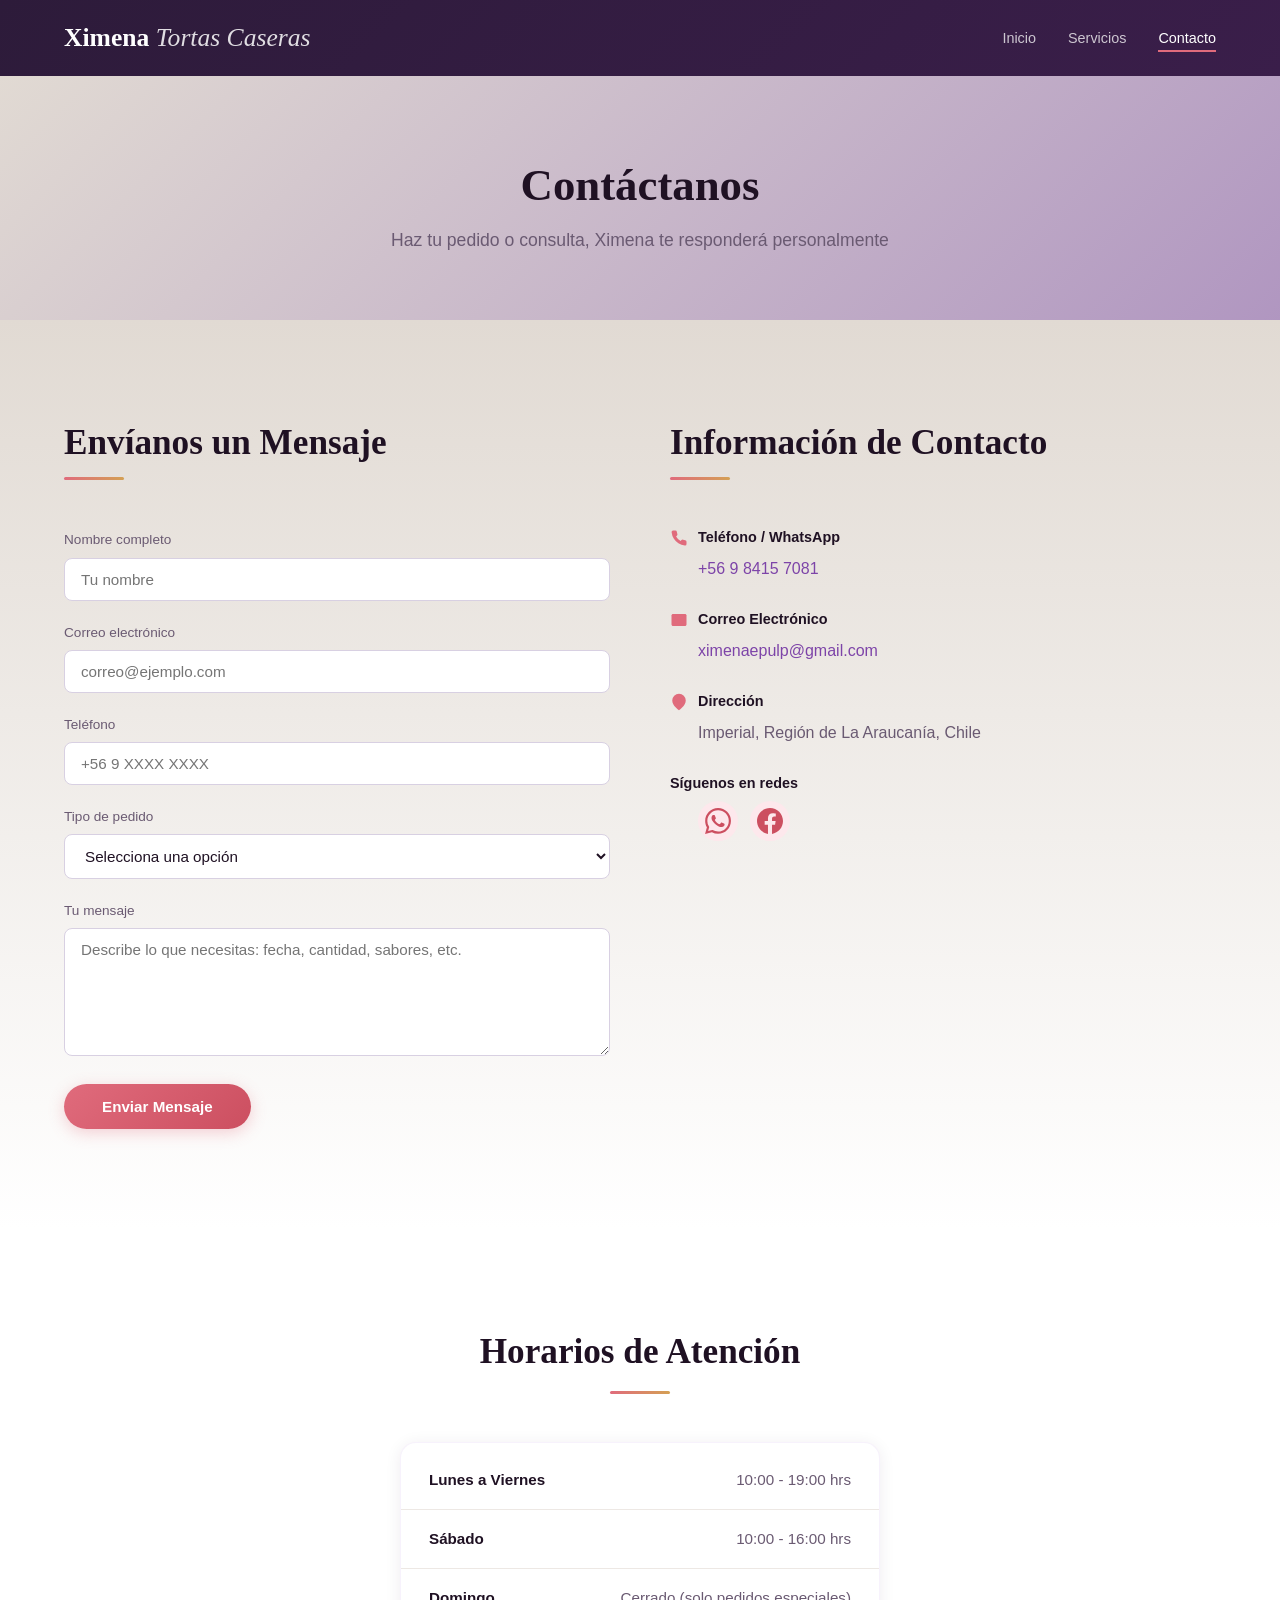
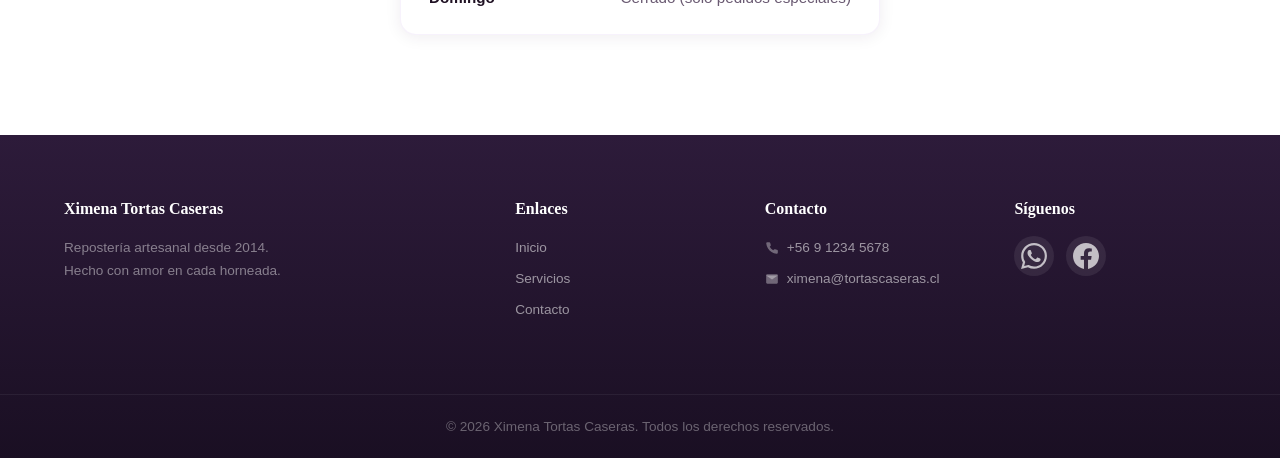
==== commit cdb12d93: "Actualizar año de derechos de autor a 2026 en las secciones de contacto, inicio y servicios" ====
--- a/contacto.html
+++ b/contacto.html
@@ -168,7 +168,7 @@
             </div>
         </div>
         <div class="footer-bottom">
-            <p>&copy; 2024 Ximena Tortas Caseras. Todos los derechos reservados.</p>
+            <p>&copy; 2026 Ximena Tortas Caseras. Todos los derechos reservados.</p>
         </div>
     </footer>
 
--- a/css/style.css
+++ b/css/style.css
@@ -7,173 +7,167 @@
 }
 
 :root {
-    --rosado: #F7C8D6;
-    --rosado-claro: #FCE4EC;
-    --rosado-hover: #E8A0B4;
-    --amarillo: #FFF5D6;
-    --amarillo-claro: #FFFBE8;
-    --celeste: #B5D8EB;
-    --celeste-claro: #E0F0F8;
-    --morado: #D4C4F0;
-    --morado-claro: #EDE4F8;
-    --morado-oscuro: #8B7BB8;
-    --morado-muy-oscuro: #6B5B9A;
-    --color-primario: var(--rosado);
-    --color-primario-hover: var(--rosado-hover);
-    --color-texto: #4A3D5C;
-    --color-texto-claro: #8E7EA0;
-    --color-fondo-header: var(--morado-oscuro);
-    --color-fondo-footer: var(--morado-muy-oscuro);
+    --accento: #E06B7C;
+    --accento-claro: #FDE8EC;
+    --accento-hover: #CC4F60;
+    --accento-oscuro: #B84354;
+    --crema: #e1dad3;
+    --crema-oscuro: #F5EDE0;
+    --celeste: #A8D0E8;
+    --celeste-claro: #E6F0F8;
+    --morado: #C8A8E8;
+    --morado-claro: #8357af;
+    --morado-oscuro: #7d44a8;
+    --morado-muy-oscuro: #2D1B3A;
+    --oro: #D4A054;
+    --oro-claro: #F5E6CC;
+    --color-texto: #1F1123;
+    --color-texto-claro: #6A5A72;
     --color-blanco: #FFFFFF;
-    --color-sombra: rgba(0, 0, 0, 0.08);
-    --border-radius: 12px;
+    --color-sombra: rgba(45, 27, 58, 0.08);
+    --color-sombra-fuerte: rgba(45, 27, 58, 0.16);
+    --border-radius: 10px;
+    --border-radius-lg: 16px;
     --max-width: 1200px;
     --transition: 0.3s ease;
-}
-
-html {
-    scroll-behavior: smooth;
-}
+    --font-heading: 'Playfair Display', Georgia, 'Times New Roman', serif;
+    --font-body: 'Inter', 'Segoe UI', Tahoma, Geneva, Verdana, sans-serif;
+}
+
+::-webkit-scrollbar { width: 8px; }
+::-webkit-scrollbar-track { background: #F0ECE8; }
+::-webkit-scrollbar-thumb { background: var(--morado-oscuro); border-radius: 4px; }
+::-webkit-scrollbar-thumb:hover { background: var(--morado-muy-oscuro); }
+
+main {
+    background: linear-gradient(135deg, var(--crema), var(--morado-claro));
+
+}
+
+html { scroll-behavior: smooth; }
 
 body {
-    font-family: 'Segoe UI', Tahoma, Geneva, Verdana, sans-serif;
+    font-family: var(--font-body);
     color: var(--color-texto);
-    background: linear-gradient(180deg, var(--amarillo-claro) 0%, var(--rosado-claro) 50%, var(--celeste-claro) 100%);
-    background-attachment: fixed;
-    line-height: 1.6;
+    background: var(--color-blanco);
+    line-height: 1.7;
     min-height: 100vh;
     display: flex;
     flex-direction: column;
 }
 
-img {
-    max-width: 100%;
-    height: auto;
-    display: block;
-}
+img { max-width: 100%; height: auto; display: block; }
 
 a {
     color: var(--morado-oscuro);
     text-decoration: none;
     transition: color var(--transition);
 }
-
-a:hover {
-    color: var(--rosado);
-}
+a:hover { color: var(--accento-hover); }
+
+::selection { background: var(--accento); color: var(--color-blanco); }
 
 .container {
     width: 100%;
     max-width: var(--max-width);
     margin: 0 auto;
-    padding: 0 20px;
+    padding: 0 24px;
 }
 
 .btn {
     display: inline-block;
-    background: var(--rosado);
+    background: linear-gradient(135deg, var(--accento), var(--accento-hover));
     color: var(--color-blanco);
-    padding: 14px 36px;
+    padding: 14px 38px;
     border: none;
     border-radius: 50px;
-    font-size: 1rem;
+    font-size: 0.95rem;
     font-weight: 600;
+    font-family: var(--font-body);
     cursor: pointer;
-    transition: background-color var(--transition), transform var(--transition);
+    transition: background var(--transition), transform var(--transition), box-shadow var(--transition);
     text-align: center;
-    box-shadow: 0 4px 15px rgba(247, 200, 214, 0.3);
+    box-shadow: 0 4px 16px rgba(224, 107, 124, 0.3);
 }
 
 .btn:hover {
-    background: var(--rosado-hover);
+    background: linear-gradient(135deg, var(--accento-hover), var(--accento-oscuro));
     transform: translateY(-2px);
+    box-shadow: 0 6px 24px rgba(224, 107, 124, 0.45);
     color: var(--color-blanco);
 }
 
-.btn-light {
-    background: var(--color-blanco);
-    color: var(--morado-oscuro);
-    box-shadow: 0 4px 15px rgba(0, 0, 0, 0.1);
-}
-
-.btn-light:hover {
-    background: var(--morado-claro);
-    color: var(--morado-oscuro);
-}
+
 
 h1, h2, h3, h4 {
-    font-family: Georgia, 'Times New Roman', Times, serif;
-    line-height: 1.2;
+    font-family: var(--font-heading);
+    line-height: 1.3;
+    font-weight: 700;
+    color: var(--color-texto);
 }
 
 h2 {
-    font-size: 2rem;
+    font-size: 2.2rem;
     text-align: center;
-    margin-bottom: 40px;
-    color: var(--color-texto);
+    margin-bottom: 48px;
     position: relative;
 }
 
 h2::after {
     content: '';
     display: block;
-    width: 80px;
+    width: 60px;
     height: 3px;
-    background: var(--celeste);
-    margin: 12px auto 0;
+    background: linear-gradient(90deg, var(--accento), var(--oro));
+    margin: 16px auto 0;
     border-radius: 2px;
 }
 
-section {
-    padding: 80px 0;
-}
+section { padding: 100px 0; }
 
 header {
-    background: linear-gradient(135deg, var(--morado-oscuro), #6B5B9A);
-    padding: 15px 0;
+    background: linear-gradient(135deg, var(--morado-muy-oscuro), #3A1E4A);
+    padding: 0;
     position: sticky;
     top: 0;
     z-index: 1000;
-    box-shadow: 0 2px 10px rgba(0, 0, 0, 0.3);
 }
 
 .header-container {
     max-width: var(--max-width);
     margin: 0 auto;
-    padding: 0 20px;
+    padding: 16px 24px;
     display: flex;
     justify-content: space-between;
     align-items: center;
 }
 
 .logo {
-    font-family: Georgia, serif;
-    font-size: 1.8rem;
+    font-family: var(--font-heading);
+    font-size: 1.6rem;
     color: var(--color-blanco);
-    font-weight: bold;
+    font-weight: 700;
 }
 
 .logo span {
-    color: var(--rosado);
     font-style: italic;
-    font-weight: normal;
-}
-
-.logo:hover {
-    color: var(--color-blanco);
-}
+    font-weight: 400;
+    opacity: 0.85;
+}
+
+.logo:hover { color: var(--color-blanco); opacity: 0.9; }
 
 .nav-menu {
     list-style: none;
     display: flex;
-    gap: 30px;
+    gap: 32px;
 }
 
 .nav-menu a {
-    color: rgba(255, 255, 255, 0.85);
-    font-size: 0.95rem;
+    color: rgba(255, 255, 255, 0.75);
+    font-size: 0.9rem;
     font-weight: 500;
-    padding: 8px 0;
+    padding: 4px 0;
     position: relative;
     transition: color var(--transition);
 }
@@ -181,23 +175,18 @@
 .nav-menu a::after {
     content: '';
     position: absolute;
-    bottom: 0;
+    bottom: -2px;
     left: 0;
     width: 0;
     height: 2px;
-    background: var(--rosado);
+    background: var(--accento);
     transition: width var(--transition);
 }
 
 .nav-menu a:hover,
-.nav-menu a.active {
-    color: var(--color-blanco);
-}
-
+.nav-menu a.active { color: var(--color-blanco); }
 .nav-menu a:hover::after,
-.nav-menu a.active::after {
-    width: 100%;
-}
+.nav-menu a.active::after { width: 100%; }
 
 .menu-toggle {
     display: none;
@@ -205,102 +194,152 @@
     border: none;
     cursor: pointer;
     padding: 5px;
+    z-index: 1001;
 }
 
 .menu-toggle span {
     display: block;
-    width: 25px;
+    width: 24px;
     height: 2px;
-    background-color: var(--color-blanco);
+    background: var(--color-blanco);
     margin: 5px 0;
-    transition: var(--transition);
-    border-radius: 2px;
-}
+    transition: transform 0.25s ease, opacity 0.25s ease;
+}
+
+.menu-toggle.open span:nth-child(1) { transform: translateY(7px) rotate(45deg); }
+.menu-toggle.open span:nth-child(2) { opacity: 0; }
+.menu-toggle.open span:nth-child(3) { transform: translateY(-7px) rotate(-45deg); }
 
 .hero {
-    background: linear-gradient(135deg, rgba(247, 200, 214, 0.9), rgba(255, 245, 214, 0.7)),
-                url('https://images.unsplash.com/photo-1578985545062-69928b1d9587?w=1920&q=80') center/cover no-repeat;
+    position: relative;
     min-height: 85vh;
     display: flex;
     align-items: center;
     justify-content: center;
     text-align: center;
-    color: var(--color-texto);
+    overflow: hidden;
+}
+
+.hero::before {
+    content: '';
+    position: absolute;
+    inset: 0;
+    background:
+        linear-gradient(135deg, rgba(45, 27, 58, 0.85), rgba(124, 77, 160, 0.55), rgba(224, 107, 124, 0.35)),
+        url('../img/torta.jpg') center/cover no-repeat;
 }
 
 .hero-content {
-    max-width: 700px;
-    padding: 0 20px;
+    position: relative;
+    z-index: 1;
+    max-width: 680px;
+    padding: 0 24px;
+    animation: heroIn 1s ease forwards;
+}
+
+@keyframes heroIn {
+    from { opacity: 0; transform: translateY(30px); }
+    to { opacity: 1; transform: translateY(0); }
 }
 
 .hero-content h1 {
-    font-size: 3.5rem;
-    margin-bottom: 20px;
-    text-shadow: 2px 2px 4px rgba(0, 0, 0, 0.1);
+    font-size: 4.5rem;
+    color: var(--color-blanco);
+    margin-bottom: 16px;
+    letter-spacing: -1px;
+    text-shadow: 0 2px 20px rgba(0,0,0,0.3);
 }
 
 .hero-content p {
-    font-size: 1.3rem;
-    margin-bottom: 35px;
-    opacity: 0.85;
+    font-size: 1.2rem;
+    color: rgba(255, 255, 255, 0.85);
+    margin-bottom: 36px;
+}
+
+.hero-content .btn {
+    font-size: 1rem;
+    padding: 16px 46px;
 }
 
 .historia {
-    background: linear-gradient(135deg, var(--amarillo-claro), var(--rosado-claro));
+    background: var(--crema);
 }
 
 .historia-grid {
     display: grid;
     grid-template-columns: 1fr 1fr;
-    gap: 50px;
+    gap: 80px;
     align-items: center;
 }
 
 .historia-texto p {
-    margin-bottom: 18px;
-    font-size: 1.05rem;
+    margin-bottom: 20px;
+    font-size: 1rem;
     color: var(--color-texto-claro);
+    line-height: 1.8;
 }
 
 .historia-texto .firma {
-    font-family: Georgia, serif;
+    font-family: var(--font-heading);
     font-style: italic;
     color: var(--morado-oscuro);
-    margin-top: 10px;
+    margin-top: 12px;
+    font-size: 1.1rem;
+}
+
+.historia-imagen {
+    position: relative;
+}
+
+.historia-imagen::before {
+    content: '';
+    position: absolute;
+    top: -12px;
+    left: -12px;
+    width: 100%;
+    height: 100%;
+    border: 2px solid var(--morado-oscuro);
+    border-radius: var(--border-radius-lg);
+    z-index: 0;
 }
 
 .historia-imagen img {
-    border-radius: var(--border-radius);
-    box-shadow: 0 8px 30px var(--color-sombra);
+    position: relative;
+    z-index: 1;
+    border-radius: var(--border-radius-lg);
+    box-shadow: 0 20px 50px var(--color-sombra-fuerte);
     width: 100%;
-    border: 4px solid var(--celeste-claro);
 }
 
 .destacados {
     background: var(--color-blanco);
+    
 }
 
 .grid-destacados,
 .grid-catalogo {
     display: grid;
-    grid-template-columns: repeat(auto-fit, minmax(250px, 1fr));
+    grid-template-columns: repeat(auto-fit, minmax(270px, 1fr));
     gap: 30px;
+
+    
 }
 
 .card {
     background: var(--color-blanco);
-    border-radius: var(--border-radius);
+    border-radius: var(--border-radius-lg);
     overflow: hidden;
-    box-shadow: 0 4px 20px var(--color-sombra);
+    box-shadow: 0 2px 16px var(--color-sombra);
     transition: transform var(--transition), box-shadow var(--transition);
-    border-bottom: 4px solid var(--celeste);
+    border: 1px solid #F0ECE8;
 }
 
 .card:hover {
-    transform: translateY(-5px);
-    box-shadow: 0 8px 30px rgba(0, 0, 0, 0.12);
-    border-bottom-color: var(--rosado);
-}
+    transform: translateY(-6px);
+    box-shadow: 0 12px 40px var(--color-sombra-fuerte);
+}
+
+.card:hover .card-body h3 { color: var(--accento); transition: color var(--transition); }
 
 .card img {
     width: 100%;
@@ -309,116 +348,125 @@
 }
 
 .card-body {
-    padding: 20px;
+    padding: 24px;
 }
 
 .card-body h3 {
-    font-size: 1.2rem;
+    font-size: 1.15rem;
     margin-bottom: 8px;
-    color: var(--morado-oscuro);
+    color: var(--color-texto);
 }
 
 .card-body p {
-    font-size: 0.95rem;
+    font-size: 0.9rem;
     color: var(--color-texto-claro);
+    line-height: 1.6;
 }
 
 .testimonios {
-    background: var(--morado-claro);
+    background: var(--crema);
 }
 
 .grid-testimonios {
     display: grid;
-    grid-template-columns: repeat(auto-fit, minmax(280px, 1fr));
+    grid-template-columns: repeat(auto-fit, minmax(300px, 1fr));
     gap: 30px;
 }
 
 .grid-testimonios blockquote {
     background: var(--color-blanco);
-    padding: 30px;
-    border-radius: var(--border-radius);
-    box-shadow: 0 4px 15px var(--color-sombra);
-    position: relative;
-    border-left: 4px solid var(--rosado);
+    padding: 32px;
+    border-radius: var(--border-radius-lg);
+    box-shadow: 0 2px 16px var(--color-sombra);
+    transition: transform var(--transition);
+}
+
+.grid-testimonios blockquote:hover {
+    transform: translateY(-4px);
 }
 
 .grid-testimonios blockquote::before {
     content: '\201C';
     font-size: 4rem;
-    color: var(--rosado);
+    color: var(--accento);
     position: absolute;
-    top: 10px;
-    left: 20px;
-    opacity: 0.3;
-    font-family: Georgia, serif;
+    top: 8px;
+    left: 22px;
+    opacity: 0.15;
+    font-family: var(--font-heading);
     line-height: 1;
+}
+
+.stars {
+    color: var(--oro);
+    font-size: 1.05rem;
+    letter-spacing: 3px;
+    margin-bottom: 12px;
+    position: relative;
+    z-index: 1;
+    text-shadow: 0 0 6px rgba(212, 160, 84, 0.3);
 }
 
 .grid-testimonios blockquote p {
     font-style: italic;
-    font-size: 1.05rem;
-    margin-bottom: 15px;
-    padding-top: 15px;
+    font-size: 0.98rem;
+    margin-bottom: 16px;
+    position: relative;
+    z-index: 1;
+    line-height: 1.7;
+    color: var(--color-texto-claro);
 }
 
 .grid-testimonios blockquote cite {
     font-style: normal;
     font-weight: 600;
-    color: var(--morado-oscuro);
-    font-size: 0.9rem;
+    color: var(--color-texto);
+    font-size: 0.85rem;
+    display: block;
+    position: relative;
+    z-index: 1;
 }
 
 .cta {
-    background: linear-gradient(135deg, var(--rosado), var(--amarillo));
+    background: linear-gradient(135deg, var(--morado-muy-oscuro), var(--morado-oscuro), var(--accento));
     text-align: center;
-    color: var(--color-texto);
-}
-
-.cta h2 {
-    color: var(--color-texto);
-}
-
-.cta h2::after {
-    background: var(--color-blanco);
-}
-
-.cta p {
-    font-size: 1.1rem;
-    margin-bottom: 30px;
-    opacity: 0.85;
-}
+    position: relative;
+    overflow: hidden;
+}
+
+.cta::before {
+    content: '';
+    position: absolute;
+    inset: 0;
+    background: radial-gradient(circle at 30% 50%, rgba(212, 160, 84, 0.15), transparent 60%);
+    pointer-events: none;
+}
+
+.cta h2 { color: var(--color-blanco); margin-bottom: 16px; }
+.cta p { font-size: 1.1rem; margin-bottom: 32px; color: rgba(255,255,255,0.85); }
 
 .page-hero {
-    background: linear-gradient(135deg, var(--celeste-claro), var(--morado-claro));
     text-align: center;
-    padding: 100px 0 80px;
-    color: var(--color-texto);
-}
-
-.page-hero h1 {
-    font-size: 2.8rem;
-    margin-bottom: 15px;
-}
-
-.page-hero p {
-    font-size: 1.15rem;
-    opacity: 0.85;
-}
-
-.como-pedir {
-    background: var(--amarillo-claro);
-}
+    padding: 80px 0 64px;
+
+   
+}
+
+.page-hero h1 { font-size: 2.8rem; margin-bottom: 12px; }
+.page-hero p { font-size: 1.1rem; color: var(--color-texto-claro); }
+
+.como-pedir { background: var(--color-blanco); }
 
 .pasos-lista {
     list-style: none;
-    max-width: 700px;
+    max-width: 680px;
     margin: 0 auto;
 }
 
 .pasos-lista li {
     display: flex;
-    gap: 20px;
-    margin-bottom: 30px;
+    gap: 24px;
+    margin-bottom: 24px;
     align-items: flex-start;
 }
 
@@ -426,33 +474,35 @@
     display: flex;
     align-items: center;
     justify-content: center;
-    width: 50px;
-    height: 50px;
-    background: var(--celeste);
+    width: 44px;
+    height: 44px;
+    background: linear-gradient(135deg, var(--oro), var(--accento));
     color: var(--color-blanco);
-    font-size: 1.3rem;
-    font-weight: bold;
+    font-size: 1.1rem;
+    font-weight: 600;
+    font-family: var(--font-heading);
     border-radius: 50%;
     flex-shrink: 0;
+    box-shadow: 0 3px 10px rgba(212, 160, 84, 0.3);
 }
 
 .pasos-lista h3 {
     font-size: 1.1rem;
-    margin-bottom: 5px;
-    color: var(--morado-oscuro);
+    margin-bottom: 4px;
+    color: var(--color-texto);
 }
 
 .pasos-lista p {
     color: var(--color-texto-claro);
-}
-
-.catalogo {
-    background: var(--amarillo-claro);
-}
+    font-size: 0.95rem;
+}
+
+
 
 .cobertura {
-    background: var(--amarillo-claro);
+    background: var(--color-blanco);
     text-align: center;
+    padding-top: 0;
 }
 
 .zonas-lista {
@@ -460,93 +510,103 @@
     display: flex;
     flex-wrap: wrap;
     justify-content: center;
-    gap: 15px;
-    margin-top: 25px;
+    gap: 12px;
+    margin-top: 24px;
 }
 
 .zonas-lista li {
-    background: var(--color-blanco);
-    padding: 12px 25px;
+    display: inline-flex;
+    align-items: center;
+    gap: 8px;
+    background: linear-gradient(135deg, var(--morado-claro), var(--accento-claro));
+    padding: 10px 20px;
     border-radius: 50px;
     font-weight: 500;
-    color: var(--color-texto);
-    box-shadow: 0 2px 10px var(--color-sombra);
-    border: 2px solid var(--morado-claro);
-}
-
-.contacto-grid-section {
-    background: var(--color-blanco);
-}
+    font-size: 0.9rem;
+    color: var(--morado-muy-oscuro);
+    border: 1px solid rgba(124, 77, 160, 0.1);
+    transition: transform var(--transition), box-shadow var(--transition);
+}
+
+.zonas-lista li svg {
+    color: var(--morado-oscuro);
+    flex-shrink: 0;
+}
+
+.zonas-lista li:hover {
+    transform: translateY(-2px);
+    box-shadow: 0 4px 14px var(--color-sombra-fuerte);
+}
+
+.contacto-grid-section { background: linear-gradient(180deg, var(--crema), var(--color-blanco)); }
 
 .contacto-grid {
     display: grid;
     grid-template-columns: 1fr 1fr;
-    gap: 50px;
+    gap: 60px;
 }
 
 .contacto-formulario h2,
-.contacto-info h2 {
-    text-align: left;
-}
+.contacto-info h2 { text-align: left; }
 
 .contacto-formulario h2::after,
-.contacto-info h2::after {
-    margin: 12px 0 0;
-}
-
-.form-group {
-    margin-bottom: 20px;
-}
+.contacto-info h2::after { margin: 12px 0 0; }
+
+.form-group { margin-bottom: 20px; }
 
 .form-group label {
     display: block;
-    font-weight: 600;
+    font-weight: 500;
     margin-bottom: 6px;
-    font-size: 0.9rem;
-    color: var(--morado-oscuro);
+    font-size: 0.85rem;
+    color: var(--color-texto-claro);
 }
 
 .form-group input,
 .form-group select,
 .form-group textarea {
     width: 100%;
-    padding: 12px 15px;
-    border: 2px solid var(--morado-claro);
+    padding: 12px 16px;
+    border: 1.5px solid #D8D0E2;
     border-radius: 8px;
-    font-family: inherit;
+    font-family: var(--font-body);
     font-size: 0.95rem;
-    transition: border-color var(--transition);
-    background: var(--amarillo-claro);
+    transition: border-color var(--transition), box-shadow var(--transition);
+    background: var(--color-blanco);
     color: var(--color-texto);
 }
+
+.form-group input:hover,
+.form-group select:hover,
+.form-group textarea:hover { border-color: var(--morado); }
 
 .form-group input:focus,
 .form-group select:focus,
 .form-group textarea:focus {
     outline: none;
-    border-color: var(--rosado);
-    box-shadow: 0 0 0 3px rgba(247, 200, 214, 0.2);
-}
-
-.form-group textarea {
-    resize: vertical;
-}
-
-.info-bloque {
-    margin-bottom: 25px;
-}
+    border-color: var(--morado-oscuro);
+    box-shadow: 0 0 0 3px rgba(124, 77, 160, 0.1);
+}
+
+.form-group textarea { resize: vertical; }
+
+.info-bloque { margin-bottom: 28px; }
 
 .info-bloque h3 {
-    font-size: 1rem;
-    display: flex;
-    align-items: center;
-    gap: 8px;
-    color: var(--morado-oscuro);
+    font-size: 0.9rem;
+    display: flex;
+    align-items: center;
+    gap: 10px;
+    color: var(--color-texto);
     margin-bottom: 8px;
+    font-family: var(--font-body);
+    font-weight: 600;
 }
 
 .info-bloque h3 svg {
-    color: var(--rosado);
+    color: var(--accento);
+    width: 18px;
+    height: 18px;
 }
 
 .info-bloque p {
@@ -554,236 +614,271 @@
     padding-left: 28px;
 }
 
-.redes-bloque .redes-lista {
-    justify-content: flex-start;
-    padding-left: 28px;
-}
+.redes-bloque .redes-lista { justify-content: flex-start; padding-left: 28px; }
 
 .redes-lista {
     list-style: none;
     display: flex;
-    gap: 15px;
+    gap: 12px;
 }
 
 .redes-lista a {
+    display: flex;
+    align-items: center;
+    justify-content: center;
+    width: 40px;
+    height: 40px;
+    background: var(--accento-claro);
+    color: var(--accento-hover);
+    border-radius: 50%;
+    transition: background var(--transition), transform var(--transition), box-shadow var(--transition);
+}
+
+.redes-lista a:hover {
+    background: var(--accento);
+    color: var(--color-blanco);
+    transform: scale(1.1);
+    box-shadow: 0 4px 16px rgba(224, 107, 124, 0.35);
+}
+
+.horarios {
+    background: var(--color-blanco);
+    text-align: center;
+}
+
+.horarios-tabla {
+    max-width: 480px;
+    margin: 0 auto;
+    background: var(--color-blanco);
+    border-radius: var(--border-radius-lg);
+    padding: 8px 0;
+    box-shadow: 0 2px 16px var(--color-sombra);
+    border: 1px solid rgba(200, 168, 232, 0.15);
+}
+
+.horario-fila {
+    display: flex;
+    justify-content: space-between;
+    padding: 16px 28px;
+    border-bottom: 1px solid #EDE8E4;
+    font-size: 0.95rem;
+}
+
+.horario-fila:last-child { border-bottom: none; }
+
+.horario-dia { font-weight: 600; color: var(--color-texto); }
+.horario-hora { color: var(--color-texto-claro); }
+
+footer {
+    background: linear-gradient(180deg, var(--morado-muy-oscuro) 0%, #1A0F23 100%);
+    color: rgba(255, 255, 255, 0.85);
+    margin-top: auto;
+}
+
+.footer-grid {
+    display: grid;
+    grid-template-columns: 2fr 1fr 1fr 1fr;
+    gap: 48px;
+    padding: 64px 24px;
+}
+
+footer h3 {
+    font-family: var(--font-heading);
+    font-size: 1rem;
+    margin-bottom: 16px;
+    color: var(--color-blanco);
+}
+
+footer p, footer li { font-size: 0.85rem; }
+footer ul { list-style: none; }
+footer li { margin-bottom: 8px; }
+footer a { color: rgba(255, 255, 255, 0.55); transition: color var(--transition); }
+footer a:hover { color: var(--accento); }
+
+.footer-info p {
+    color: rgba(255, 255, 255, 0.45);
+    line-height: 1.7;
+}
+
+.footer-contacto li {
+    display: flex;
+    align-items: center;
+    gap: 8px;
+}
+
+.footer-contacto svg {
+    flex-shrink: 0;
+    color: rgba(255, 255, 255, 0.35);
+    width: 14px;
+    height: 14px;
+}
+
+.footer-redes .redes-lista a {
+    background: rgba(255, 255, 255, 0.08);
+    color: rgba(255, 255, 255, 0.7);
+}
+
+.footer-redes .redes-lista a:hover {
+    background: var(--accento);
+    color: var(--color-blanco);
+}
+
+.footer-bottom {
+    border-top: 1px solid rgba(255, 255, 255, 0.06);
+    text-align: center;
+    padding: 20px;
+    font-size: 0.8rem;
+    color: rgba(255, 255, 255, 0.35);
+}
+
+.whatsapp-float {
+    position: fixed;
+    bottom: 24px;
+    right: 24px;
+    z-index: 999;
+    display: flex;
+    align-items: center;
+    justify-content: center;
+    width: 56px;
+    height: 56px;
+    background: #25D366;
+    color: var(--color-blanco);
+    border-radius: 50%;
+    box-shadow: 0 4px 20px rgba(37, 211, 102, 0.35);
+    transition: transform var(--transition);
+}
+
+.whatsapp-float:hover { transform: scale(1.08); color: var(--color-blanco); }
+.whatsapp-float svg { width: 28px; height: 28px; }
+
+.back-to-top {
+    position: fixed;
+    bottom: 92px;
+    right: 24px;
+    z-index: 998;
     display: flex;
     align-items: center;
     justify-content: center;
     width: 44px;
     height: 44px;
-    background: var(--rosado);
-    color: var(--color-blanco);
+    background: var(--color-blanco);
+    color: var(--morado-oscuro);
     border-radius: 50%;
-    transition: transform var(--transition), box-shadow var(--transition);
-}
-
-.redes-lista a:hover {
-    transform: scale(1.15);
-    color: var(--color-blanco);
-    box-shadow: 0 4px 15px rgba(247, 200, 214, 0.4);
-}
-
-.horarios {
-    background: var(--rosado-claro);
-    text-align: center;
-}
-
-.horarios-tabla {
-    max-width: 500px;
-    margin: 0 auto;
-    background: var(--color-blanco);
-    border-radius: var(--border-radius);
-    padding: 10px 0;
-    box-shadow: 0 4px 20px var(--color-sombra);
-}
-
-.horario-fila {
-    display: flex;
-    justify-content: space-between;
-    padding: 15px 25px;
-    border-bottom: 1px solid var(--morado-claro);
-    font-size: 1rem;
-}
-
-.horario-fila:last-child {
-    border-bottom: none;
-}
-
-.horario-dia {
-    font-weight: 600;
-    color: var(--morado-oscuro);
-}
-
-.horario-hora {
-    color: var(--color-texto-claro);
-}
-
-footer {
-    background: linear-gradient(135deg, var(--morado-oscuro), var(--morado-muy-oscuro));
-    color: rgba(255, 255, 255, 0.9);
-    margin-top: auto;
-}
-
-.footer-grid {
-    display: grid;
-    grid-template-columns: 2fr 1fr 1fr 1fr;
-    gap: 40px;
-    padding: 60px 20px;
-}
-
-footer h3 {
-    font-family: Georgia, serif;
-    font-size: 1.1rem;
-    margin-bottom: 15px;
-    color: var(--color-blanco);
-}
-
-footer p,
-footer li {
-    font-size: 0.9rem;
-}
-
-footer ul {
-    list-style: none;
-}
-
-footer li {
-    margin-bottom: 10px;
-}
-
-footer a {
-    color: rgba(255, 255, 255, 0.7);
-}
-
-footer a:hover {
-    color: var(--rosado);
-}
-
-.footer-info p {
-    color: rgba(255, 255, 255, 0.6);
-    line-height: 1.7;
-}
-
-.footer-contacto li {
-    display: flex;
-    align-items: center;
-    gap: 8px;
-}
-
-.footer-contacto svg {
-    flex-shrink: 0;
-    color: var(--rosado);
-}
-
-.footer-redes .redes-lista {
-    gap: 12px;
-}
-
-.footer-redes .redes-lista a {
-    width: 38px;
-    height: 38px;
-}
-
-.footer-bottom {
-    border-top: 1px solid rgba(255, 255, 255, 0.1);
-    text-align: center;
-    padding: 20px;
-    font-size: 0.85rem;
-    color: rgba(255, 255, 255, 0.5);
-}
+    box-shadow: 0 2px 12px rgba(0, 0, 0, 0.1);
+    transition: opacity 0.3s ease, transform 0.3s ease;
+    opacity: 0;
+    pointer-events: none;
+    transform: translateY(12px);
+}
+
+.back-to-top.show {
+    opacity: 1;
+    pointer-events: auto;
+    transform: translateY(0);
+}
+
+.back-to-top:hover { transform: translateY(-2px); color: var(--morado-muy-oscuro); }
+
+.reveal {
+    opacity: 0;
+    transform: translateY(30px);
+    transition: opacity 0.7s ease, transform 0.7s ease;
+}
+.reveal.visible { opacity: 1; transform: translateY(0); }
+
+.reveal-left {
+    opacity: 0;
+    transform: translateX(-40px);
+    transition: opacity 0.7s ease, transform 0.7s ease;
+}
+.reveal-left.visible { opacity: 1; transform: translateX(0); }
+
+.reveal-right {
+    opacity: 0;
+    transform: translateX(40px);
+    transition: opacity 0.7s ease, transform 0.7s ease;
+}
+.reveal-right.visible { opacity: 1; transform: translateX(0); }
+
+.reveal-scale {
+    opacity: 0;
+    transform: scale(0.95);
+    transition: opacity 0.7s ease, transform 0.7s ease;
+}
+.reveal-scale.visible { opacity: 1; transform: scale(1); }
+
+.delay-1 { transition-delay: 0.1s; }
+.delay-2 { transition-delay: 0.2s; }
+.delay-3 { transition-delay: 0.3s; }
+.delay-4 { transition-delay: 0.4s; }
 
 @media (max-width: 1024px) {
-    .footer-grid {
-        grid-template-columns: 1fr 1fr;
+    .footer-grid { grid-template-columns: 1fr 1fr; }
+    .contacto-grid { grid-template-columns: 1fr; }
+    .hero-content h1 { font-size: 3.5rem; }
+    section { padding: 80px 0; }
+}
+
+@media (max-width: 768px) {
+    .menu-toggle { display: block; }
+
+    .nav-menu {
+        display: flex;
+        flex-direction: column;
+        position: fixed;
+        top: 0;
+        right: -100%;
+        width: 280px;
+        height: 100vh;
+        background: linear-gradient(180deg, var(--morado-muy-oscuro), #1A0F23);
+        padding: 80px 32px 32px;
+        gap: 20px;
+        box-shadow: -4px 0 24px rgba(0, 0, 0, 0.2);
+        transition: right 0.3s ease;
+        z-index: 1000;
     }
 
-    .contacto-grid {
-        grid-template-columns: 1fr;
+    .nav-menu.open { right: 0; }
+
+    .nav-overlay {
+        display: none;
+        position: fixed;
+        inset: 0;
+        background: rgba(0, 0, 0, 0.35);
+        z-index: 999;
+        opacity: 0;
+        transition: opacity 0.3s ease;
     }
-}
-
-@media (max-width: 768px) {
-    .menu-toggle {
-        display: block;
-    }
-
-    .nav-menu {
-        display: none;
-        flex-direction: column;
-        position: absolute;
-        top: 100%;
-        left: 0;
-        right: 0;
-        background: var(--morado-oscuro);
-        padding: 20px;
-        gap: 15px;
-        box-shadow: 0 4px 10px rgba(0, 0, 0, 0.3);
-    }
-
-    .nav-menu.open {
-        display: flex;
-    }
-
-    .hero-content h1 {
-        font-size: 2.2rem;
-    }
-
-    .hero-content p {
-        font-size: 1.05rem;
-    }
-
-    .historia-grid {
-        grid-template-columns: 1fr;
-        gap: 30px;
-    }
-
-    .historia-imagen {
-        order: -1;
-    }
-
-    h2 {
-        font-size: 1.6rem;
-    }
-
-    .page-hero h1 {
-        font-size: 2rem;
-    }
-
-    section {
-        padding: 50px 0;
-    }
-
-    .footer-grid {
-        grid-template-columns: 1fr;
-        text-align: center;
-    }
-
-    .footer-redes .redes-lista {
-        justify-content: center;
-    }
-
-    .footer-contacto li {
-        justify-content: center;
-    }
-
-    .horario-fila {
-        flex-direction: column;
-        gap: 5px;
-        text-align: center;
-    }
+
+    .nav-overlay.open { display: block; opacity: 1; }
+
+    .hero-content h1 { font-size: 2.5rem; }
+    .hero-content p { font-size: 1.05rem; }
+    .hero { min-height: 80vh; }
+
+    .historia-grid { grid-template-columns: 1fr; gap: 40px; }
+    .historia-imagen { order: -1; }
+    .historia-imagen::before { display: none; }
+
+    h2 { font-size: 1.8rem; }
+    .page-hero h1 { font-size: 2rem; }
+    section { padding: 60px 0; }
+
+    .footer-grid { grid-template-columns: 1fr; text-align: center; }
+    .footer-redes .redes-lista { justify-content: center; }
+    .footer-contacto li { justify-content: center; }
+
+    .horario-fila { flex-direction: column; gap: 4px; text-align: center; }
+
+    .whatsapp-float { width: 48px; height: 48px; bottom: 20px; right: 20px; }
+    .whatsapp-float svg { width: 24px; height: 24px; }
+
+    .back-to-top { width: 40px; height: 40px; bottom: 76px; right: 20px; }
 }
 
 @media (max-width: 480px) {
-    .hero-content h1 {
-        font-size: 1.8rem;
-    }
-
-    .hero {
-        min-height: 70vh;
-    }
-
-    .grid-destacados,
-    .grid-catalogo {
-        grid-template-columns: 1fr;
-    }
-}
+    .hero-content h1 { font-size: 1.8rem; }
+    .hero { min-height: 70vh; }
+    .grid-destacados, .grid-catalogo { grid-template-columns: 1fr; }
+    section { padding: 48px 0; }
+}
